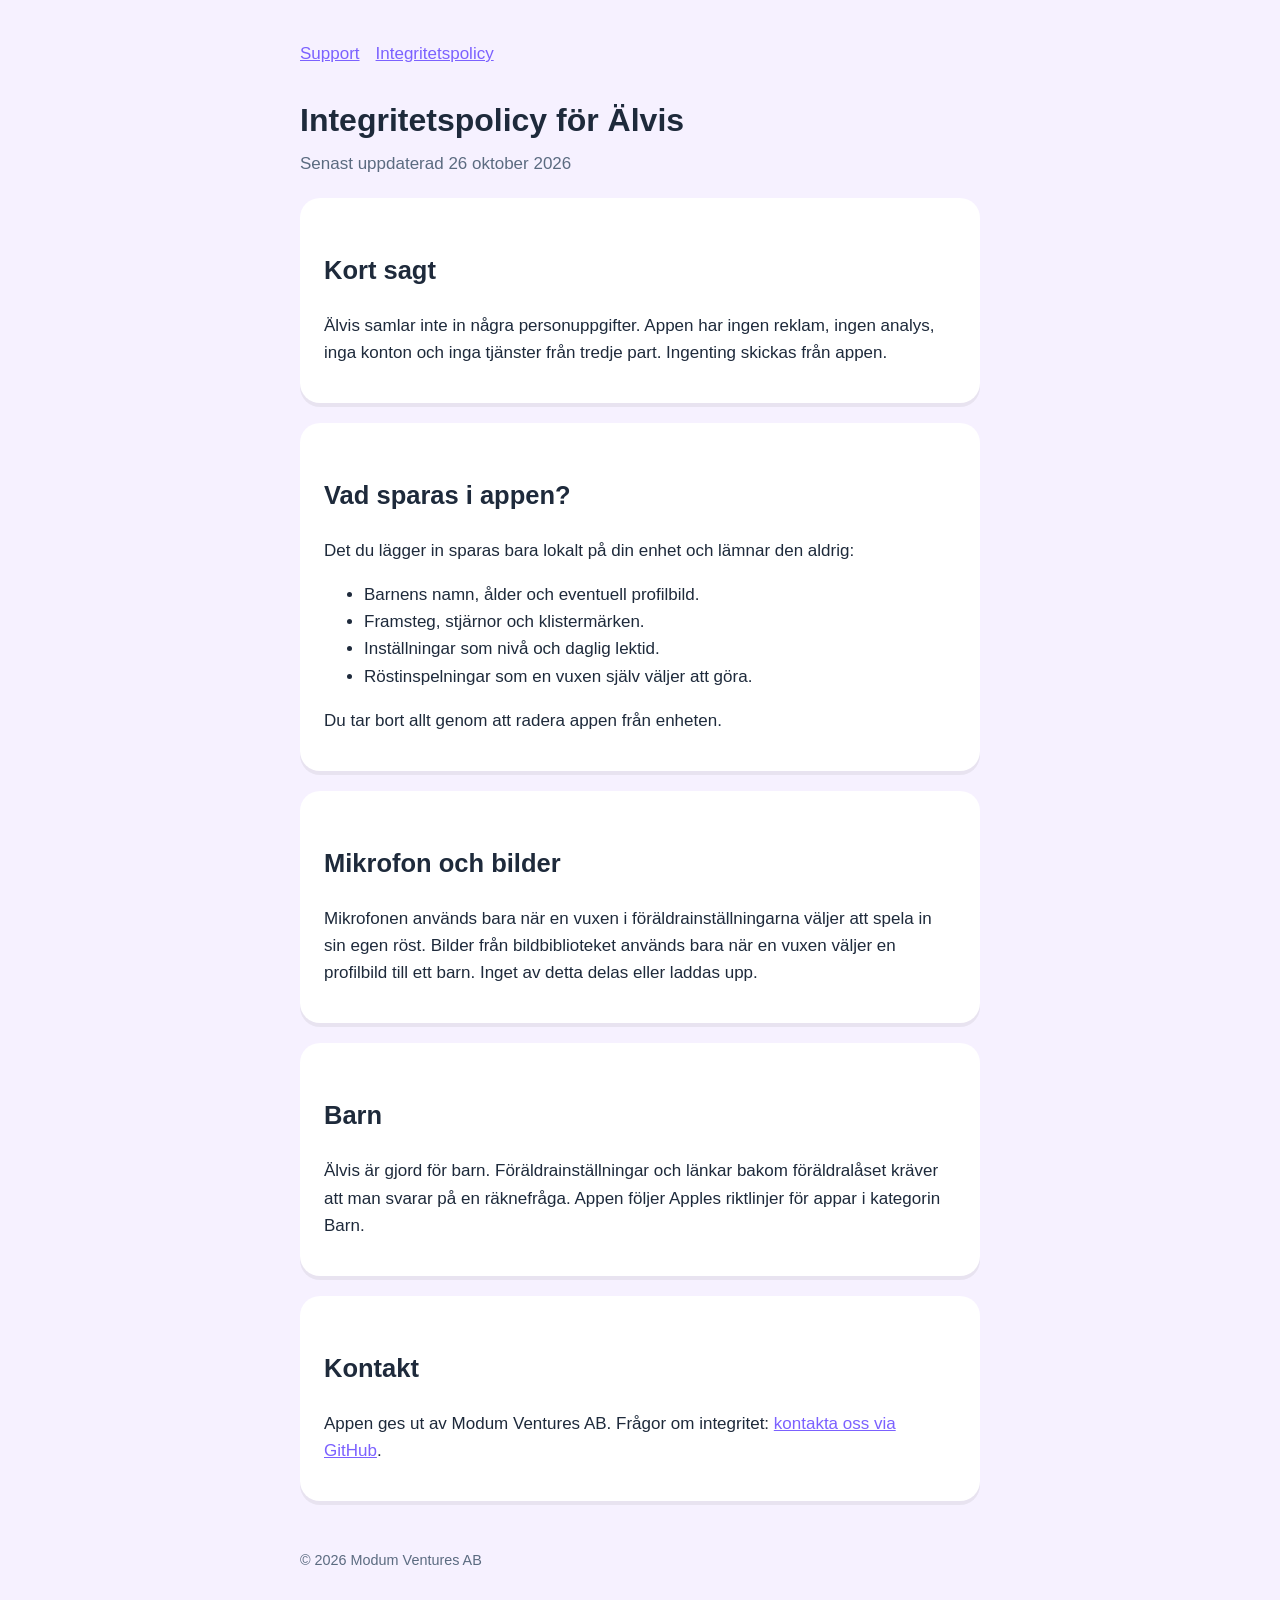
==== privacy.html @ 48d9b60b "Support- och integritetssidor för Älvis Co-Authored-By: Claude Opus 5.5 <noreply@anthropic.com>" ====
<!doctype html>
<html lang="sv">
<head>
<meta charset="utf-8"><meta name="viewport" content="width=device-width, initial-scale=1">
<title>Älvis – Integritetspolicy</title>
<link rel="stylesheet" href="style.css">
</head>
<body><main>
<nav><a href="index.html">Support</a><a href="privacy.html">Integritetspolicy</a></nav>
<h1>Integritetspolicy för Älvis</h1>
<p class="lead">Senast uppdaterad 26 oktober 2026</p>

<div class="card">
<h2>Kort sagt</h2>
<p>Älvis samlar inte in några personuppgifter. Appen har ingen reklam, ingen analys, inga konton och inga tjänster från tredje part. Ingenting skickas från appen.</p>
</div>

<div class="card">
<h2>Vad sparas i appen?</h2>
<p>Det du lägger in sparas bara lokalt på din enhet och lämnar den aldrig:</p>
<ul>
<li>Barnens namn, ålder och eventuell profilbild.</li>
<li>Framsteg, stjärnor och klistermärken.</li>
<li>Inställningar som nivå och daglig lektid.</li>
<li>Röstinspelningar som en vuxen själv väljer att göra.</li>
</ul>
<p>Du tar bort allt genom att radera appen från enheten.</p>
</div>

<div class="card">
<h2>Mikrofon och bilder</h2>
<p>Mikrofonen används bara när en vuxen i föräldrainställningarna väljer att spela in sin egen röst. Bilder från bildbiblioteket används bara när en vuxen väljer en profilbild till ett barn. Inget av detta delas eller laddas upp.</p>
</div>

<div class="card">
<h2>Barn</h2>
<p>Älvis är gjord för barn. Föräldrainställningar och länkar bakom föräldralåset kräver att man svarar på en räknefråga. Appen följer Apples riktlinjer för appar i kategorin Barn.</p>
</div>

<div class="card">
<h2>Kontakt</h2>
<p>Appen ges ut av Modum Ventures AB. Frågor om integritet: <a href="https://github.com/sinakes/alvis-app/issues/new">kontakta oss via GitHub</a>.</p>
</div>

<footer>© 2026 Modum Ventures AB</footer>
</main></body>
</html>
---- style.css ----
:root{--bg:#f6f1ff;--fg:#1e2a3b;--muted:#5b6b80;--accent:#7b61ff;--card:#fff}
@media (prefers-color-scheme:dark){:root{--bg:#17132b;--fg:#f2efff;--muted:#b9b3d6;--accent:#a996ff;--card:#221d3d}}
*{box-sizing:border-box}
body{margin:0;background:var(--bg);color:var(--fg);font:17px/1.6 -apple-system,BlinkMacSystemFont,"Segoe UI",Roboto,sans-serif}
main{max-width:720px;margin:0 auto;padding:40px max(20px,env(safe-area-inset-left)) 60px}
h1{font-size:2rem;margin:0 0 .25rem}h2{margin-top:2rem}
.lead{color:var(--muted);margin-top:0}
.card{background:var(--card);border-radius:20px;padding:20px 24px;margin:20px 0;box-shadow:0 4px 0 rgba(0,0,0,.06)}
a{color:var(--accent)}nav{display:flex;gap:16px;margin-bottom:28px}
footer{color:var(--muted);font-size:.9rem;margin-top:48px}
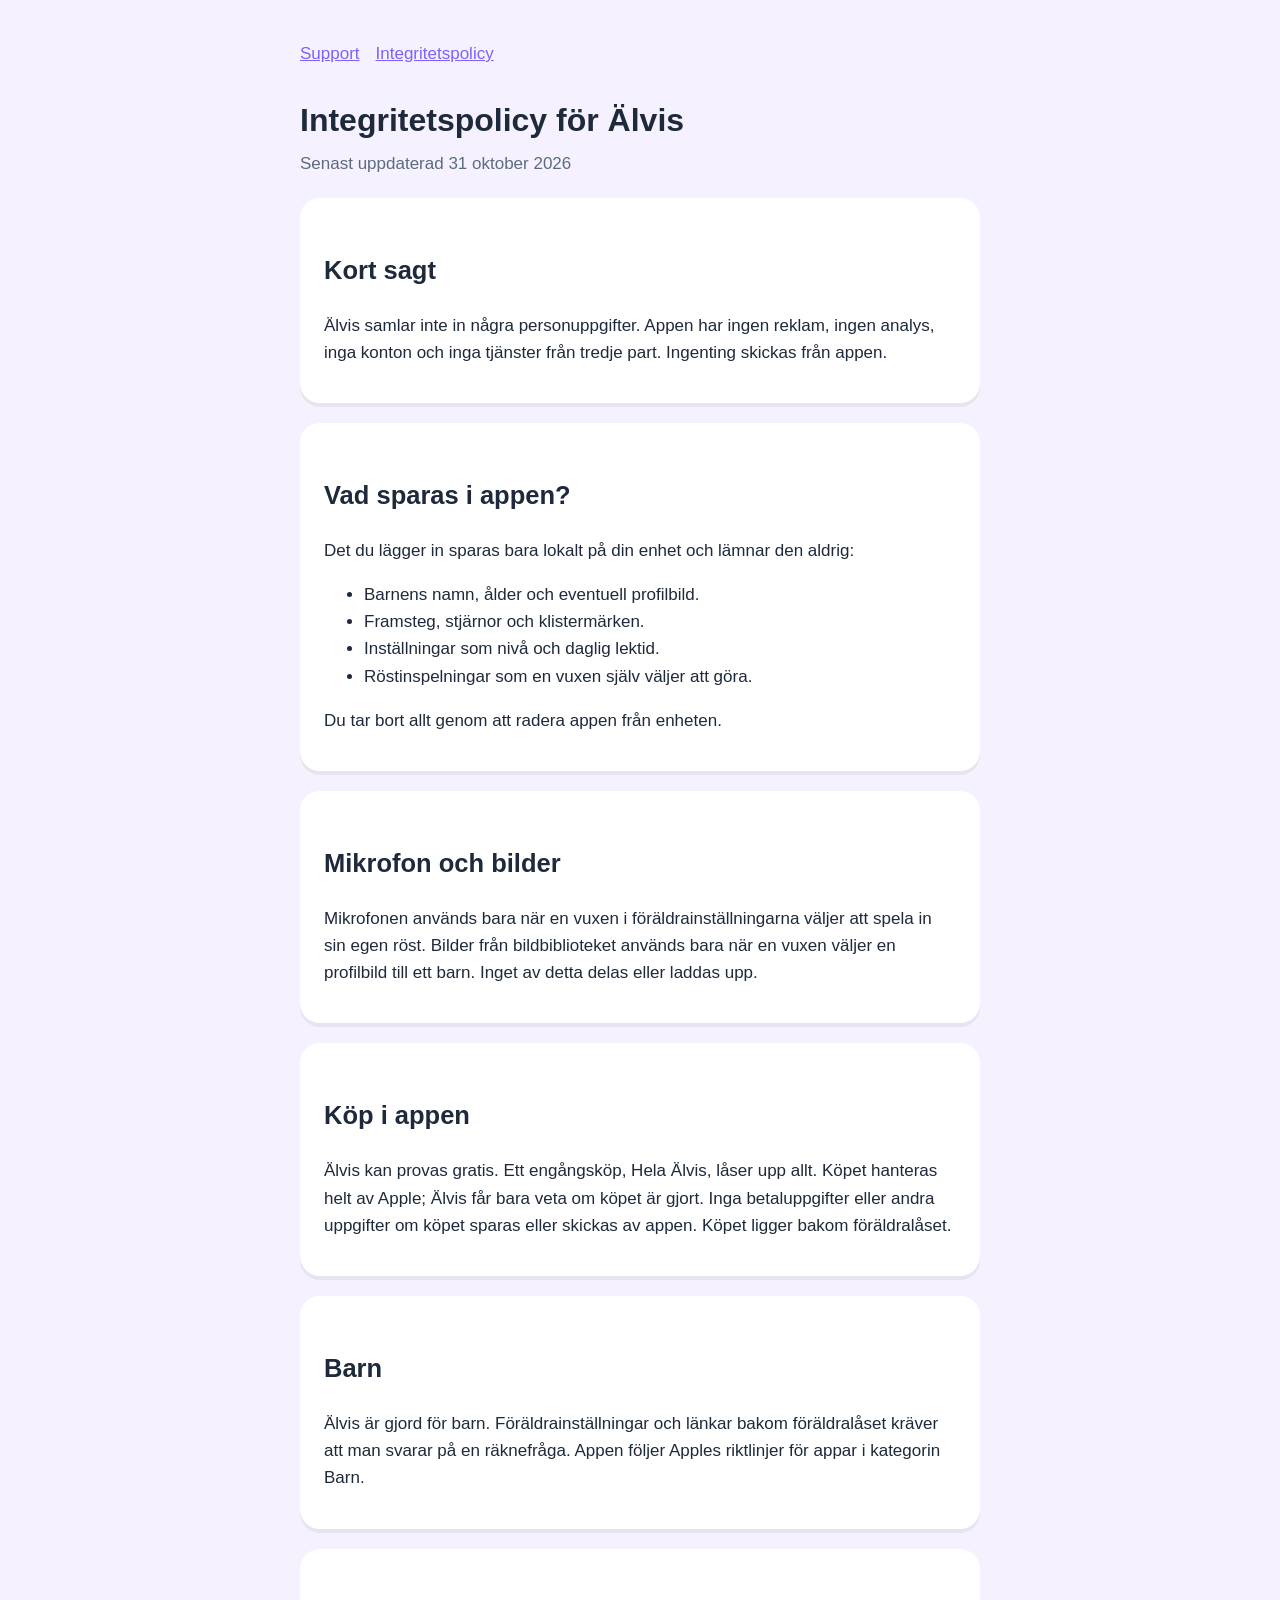
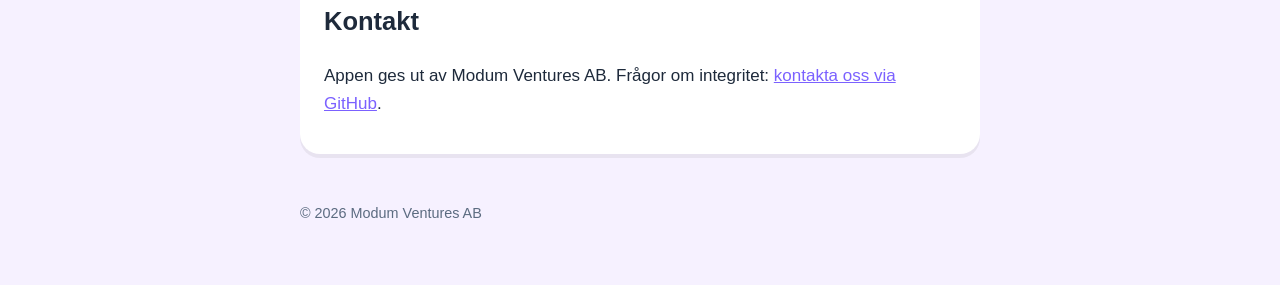
==== commit ea491e38: "Integritetspolicy: köp i appen hanteras av Apple Co-Authored-By: Claude Opus 5.5 <noreply@anthropic." ====
--- a/privacy.html
+++ b/privacy.html
@@ -8,7 +8,7 @@
 <body><main>
 <nav><a href="index.html">Support</a><a href="privacy.html">Integritetspolicy</a></nav>
 <h1>Integritetspolicy för Älvis</h1>
-<p class="lead">Senast uppdaterad 26 oktober 2026</p>
+<p class="lead">Senast uppdaterad 31 oktober 2026</p>
 
 <div class="card">
 <h2>Kort sagt</h2>
@@ -33,13 +33,18 @@
 </div>
 
 <div class="card">
+<h2>Köp i appen</h2>
+<p>Älvis kan provas gratis. Ett engångsköp, Hela Älvis, låser upp allt. Köpet hanteras helt av Apple; Älvis får bara veta om köpet är gjort. Inga betaluppgifter eller andra uppgifter om köpet sparas eller skickas av appen. Köpet ligger bakom föräldralåset.</p>
+</div>
+
+<div class="card">
 <h2>Barn</h2>
 <p>Älvis är gjord för barn. Föräldrainställningar och länkar bakom föräldralåset kräver att man svarar på en räknefråga. Appen följer Apples riktlinjer för appar i kategorin Barn.</p>
 </div>
 
 <div class="card">
 <h2>Kontakt</h2>
-<p>Appen ges ut av Modum Ventures AB. Frågor om integritet: <a href="https://github.com/sinakes/alvis-app/issues/new">kontakta oss via GitHub</a>.</p>
+<p>Appen ges ut av Modum Ventures AB. Frågor om integritet: <a href="https://github.com/sinakes/alvis/issues/new">kontakta oss via GitHub</a>.</p>
 </div>
 
 <footer>© 2026 Modum Ventures AB</footer>
